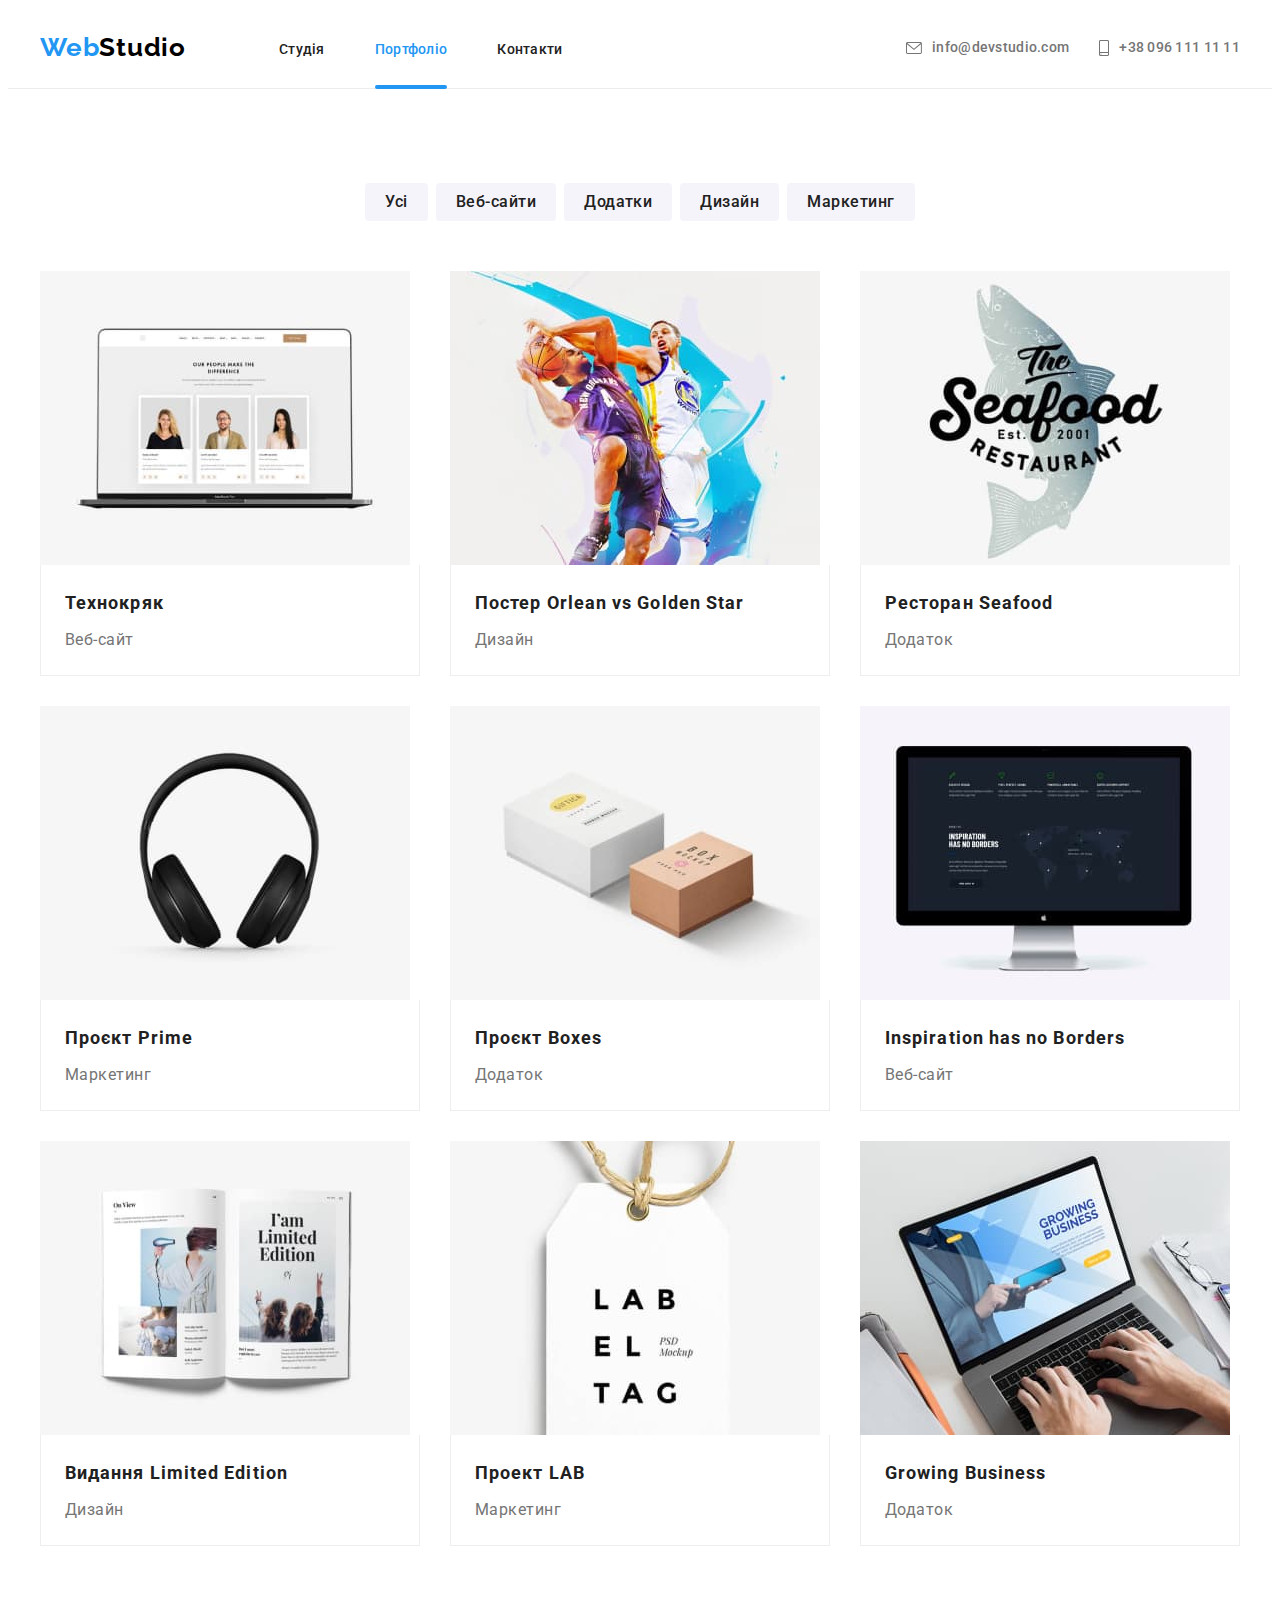
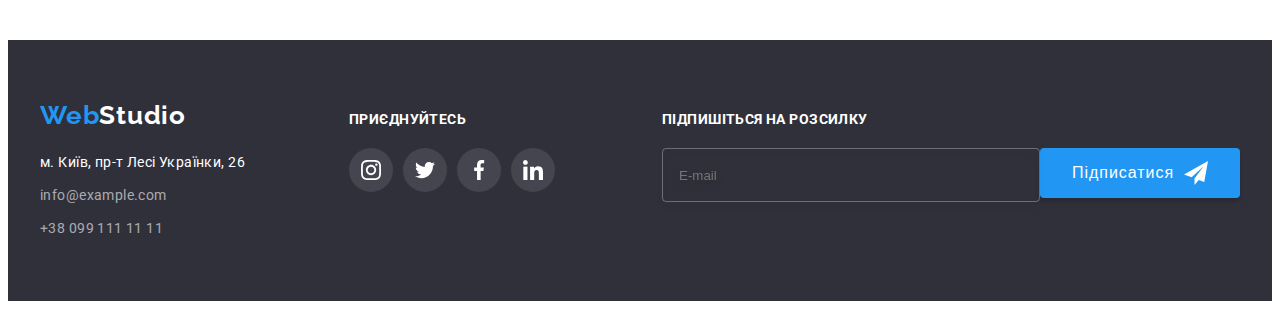
==== portfolio.html @ 23094432 "1st commit" ====
<!DOCTYPE html>
<html lang="uk">
    <head>
        <meta charset="UTF-8">
        <meta http-equiv="X-UA-Compatible" content="IE=edge">
        <meta name="viewport" content="width=device-width, initial-scale=1.0">
        <title>WebStudio</title>     
        <link rel="preconnect" href="https://fonts.googleapis.com">
        <link rel="preconnect" href="https://fonts.gstatic.com" crossorigin>
        <link href="https://fonts.googleapis.com/css2?family=Raleway:wght@700&family=Roboto:wght@400;500;700;900&display=swap" rel="stylesheet">
        <link rel="stylesheet" href="https://cdnjs.cloudflare.com/ajax/libs/modern-normalize/1.1.0/modern-normalize.min.css" integrity="sha512-wpPYUAdjBVSE4KJnH1VR1HeZfpl1ub8YT/NKx4PuQ5NmX2tKuGu6U/JRp5y+Y8XG2tV+wKQpNHVUX03MfMFn9Q==" crossorigin="anonymous" referrerpolicy="no-referrer" />
        <link rel="stylesheet" href="./css/main.min.css">  
    </head>
    <body>
        <header class="header"> 
            <div class="container header__container">
                <nav class="menu">
                    <a lang="en" href="/" class="logo link">
                        Web<span class="Logo__part logo__part_theme_light">Studio</span>
                    </a>
                    <ul class="menu__list list">
                        <li class="menu__item">
                            <a href="./index.html" class="menu__link link">Студія</a></li>
                        <li class="menu__item">
                            <a href="./portfolio.html" class="menu__link menu__link_current link">Портфоліо</a></li>
                        <li class="menu__item">
                            <a href="" class="menu__link link">Контакти</a></li>
                    </ul>
                </nav>           
                <ul class="nav-contact list">
                    <li class="nav-contact__item">
                        <a href="mailto:info@devstudio.com" class="nav-contact__link link">
                            <svg class="nav-contact__icon" width="16" height="12">
                                <use href="./images/icons.svg#email"></use>
                            </svg>
                            <p>info@devstudio.com</p>
                        </a>
                    </li>
                    <li class="nav-contact__item">
                        <a href="tel:+380961111111" class="nav-contact__link link">
                            <svg class="nav-contact__icon" width="10" height="16">
                                <use href="./images/icons.svg#phone"></use>
                            </svg>
                            <p>+38 096 111 11 11</p>
                        </a>
                    </li>
                </ul>
            </div>                               
        </header>           
        <main>
            <section class="gallery section">
                <div class="container">
                    <h1 class="gallery-title visually-hidden">Галерея</h1>
                    <ul class="gallery-list list">
                        <li class="gallery-link"><button type="button" class="gallery-button">Усі</button></li>
                        <li class="gallery-link"><button type="button" class="gallery-button">Веб-сайти</button></li>
                        <li class="gallery-link"><button type="button" class="gallery-button">Додатки</button></li>
                        <li class="gallery-link"><button type="button" class="gallery-button">Дизайн</button></li>
                        <li class="gallery-link"><button type="button" class="gallery-button">Маркетинг</button></li>
                    </ul>
                    <ul class="portfolio list">
                        <li class="portfolio-list">
                            <a class="portfolio-link link" href="">
                                <div class="image-wrapper">
                                    <img class="portfolio-img" src="./images/portfolio/img1.jpg" alt="Веб-сторінка" width="370" height="294">
                                        <div class="image-overlay">
                                            <p class="image-description">Ресурс пропонує комплексні пропозиції з різним рівнем функціоналу та сервісів. Все це дозволить відвідувачу отримати вичерпні відомості про компанію чи приватну особу.</p>
                                        </div>
                                </div>
                                
                            <div class="portfolio-wrapper">
                                <h2 class="portfolio-title">Технокряк</h2>
                                <p class="portfolio-text">Веб-сайт</p>
                            </div>
                            </a>                           
                        </li>
                        <li class="portfolio-list">
                            <a class="portfolio-link link" href="">
                                <div class="image-wrapper">
                                    <img class="portfolio-img" src="./images/portfolio/img2.jpg" alt="Баскетбол" width="370" height="294">
                                        <div class="image-overlay">
                                            <p class="image-description">Ресурс пропонує комплексні пропозиції з різним рівнем функціоналу та сервісів. Все це дозволить відвідувачу отримати вичерпні відомості про компанію чи приватну особу.</p>
                                        </div>
                                </div>
                                
                            <div class="portfolio-wrapper">
                                <h2 class="portfolio-title">Постер<span lang="en"> Orlean vs Golden Star</span></h2>
                                <p class="portfolio-text">Дизайн</p>
                            </div>
                            </a>                                          
                        </li>
                        <li class="portfolio-list">
                            <a class="portfolio-link link" href="">
                                <div class="image-wrapper">
                                    <img class="portfolio-img" src="./images/portfolio/img3.jpg" alt="Логотип компанії" width="370" height="294">
                                        <div class="image-overlay">
                                            <p class="image-description">Ресурс пропонує комплексні пропозиції з різним рівнем функціоналу та сервісів. Все це дозволить відвідувачу отримати вичерпні відомості про компанію чи приватну особу.</p>
                                        </div>
                                </div>
                                
                            <div class="portfolio-wrapper">
                                <h2 class="portfolio-title">Ресторан <span lang="en">Seafood</span></h2>
                                <p class="portfolio-text">Додаток</p>
                            </div>
                            </a>                                                     
                        </li>
                        <li class="portfolio-list">
                            <a class="portfolio-link link" href="">
                                <div class="image-wrapper">
                                    <img class="portfolio-img" src="./images/portfolio/img4.jpg" alt="Навушники" width="370" height="294">
                                        <div class="image-overlay">
                                            <p class="image-description">Ресурс пропонує комплексні пропозиції з різним рівнем функціоналу та сервісів. Все це дозволить відвідувачу отримати вичерпні відомості про компанію чи приватну особу.</p>
                                        </div>
                                </div>
                                
                                <div class="portfolio-wrapper">
                                    <h2 class="portfolio-title">Проєкт <span lang="en">Prime</span></h2>
                                    <p class="portfolio-text">Маркетинг</p>
                                </div>
                            </a>                                                     
                        </li>
                        <li class="portfolio-list">
                            <a class="portfolio-link link" href="">
                                <div class="image-wrapper">
                                    <img class="portfolio-img" src="./images/portfolio/img5.jpg" alt="Коробки різного кольору" width="370" height="294">
                                        <div class="image-overlay">
                                            <p class="image-description">Ресурс пропонує комплексні пропозиції з різним рівнем функціоналу та сервісів. Все це дозволить відвідувачу отримати вичерпні відомості про компанію чи приватну особу.</p>
                                        </div>
                                </div>
                                
                            <div class="portfolio-wrapper">
                                <h2 class="portfolio-title">Проєкт <span lang="en">Boxes</span></h2>
                                <p class="portfolio-text">Додаток</p>
                            </div>
                            </a>                                                      
                        </li>
                        <li class="portfolio-list">
                            <a class="portfolio-link link" href="">
                                <div class="image-wrapper">
                                    <img class="portfolio-img" src="./images/portfolio/img6.jpg" alt="Комп`ютер Apple" width="370" height="294">
                                        <div class="image-overlay">
                                            <p class="image-description">Ресурс пропонує комплексні пропозиції з різним рівнем функціоналу та сервісів. Все це дозволить відвідувачу отримати вичерпні відомості про компанію чи приватну особу.</p>
                                        </div>
                                </div>
                                
                            <div class="portfolio-wrapper">
                                <h2 class="portfolio-title" lang="en">Inspiration has no Borders</h2>
                                <p class="portfolio-text">Веб-сайт</p>
                            </div>
                            </a>                                                      
                        </li>     
                        <li class="portfolio-list">
                            <a class="portfolio-link link" href="">
                                <div class="image-wrapper">
                                    <img class="portfolio-img" src="./images/portfolio/img7.jpg" alt="Книга з ілюстраціями" width="370" height="294">
                                        <div class="image-overlay">
                                            <p class="image-description">Ресурс пропонує комплексні пропозиції з різним рівнем функціоналу та сервісів. Все це дозволить відвідувачу отримати вичерпні відомості про компанію чи приватну особу.</p>
                                        </div>
                                </div>
                                
                            <div class="portfolio-wrapper">
                                <h2 class="portfolio-title">Видання <span lang="en">Limited Edition</span></h2>
                                <p class="portfolio-text">Дизайн</p>
                            </div>
                            </a>                                                     
                        </li>
                        <li class="portfolio-list">
                            <a class="portfolio-link link" href="">
                                <div class="image-wrapper">
                                    <img class="portfolio-img" src="./images/portfolio/img8.jpg" alt="Тег з назвою" width="370" height="294">
                                        <div class="image-overlay">
                                            <p class="image-description">Ресурс пропонує комплексні пропозиції з різним рівнем функціоналу та сервісів. Все це дозволить відвідувачу отримати вичерпні відомості про компанію чи приватну особу.</p>
                                        </div>
                                </div>
                                
                            <div class="portfolio-wrapper">
                                <h2 class="portfolio-title">Проект <span lang="en">LAB</span></h2>
                                <p class="portfolio-text">Маркетинг</p>
                            </div>
                            </a>                                                       
                        </li>
                        <li class="portfolio-list">
                            <a class="portfolio-link link" href="">
                                <div class="image-wrapper">
                                    <img class="portfolio-img" src="./images/portfolio/img9.jpg" alt="Робота за ноутбуком" width="370" height="294">
                                        <div class="image-overlay">
                                            <p class="image-description">Ресурс пропонує комплексні пропозиції з різним рівнем функціоналу та сервісів. Все це дозволить відвідувачу отримати вичерпні відомості про компанію чи приватну особу.</p>
                                        </div>
                                </div>
                                
                            <div class="portfolio-wrapper">
                                <h2 class="portfolio-title" lang="en">Growing Business</h2>
                                <p class="portfolio-text">Додаток</p>
                            </div>
                            </a>                                                      
                        </li>
                    </ul>
                </div>               
            </section>
        </main>
        <footer class="footer">
            <div class="container footer__container">
                <div class="footer-contacts">
                    <div class="logo-wrapper">
                        <a lang="en" href="/" class="logo footer-logo link"> Web<span class="logo__part logo__part_theme_dark">Studio</span></a>
                    </div>  
                    <address class="address">
                        <ul class="address-list list">
                            <li class="address-item">
                                <a class="address-link address-link-font-white link" href="https://www.google.com/maps/d/embed?mid=10uSM3H-mIU3GznYo2szRIEphczw&hl=en_US&ehbc=2E312F" rel="noopener noreferrer" target="_blank">м. Київ, пр-т Лесі Українки, 26
                                </a>
                            </li>
                            <li class="address-item">
                                <a class="address-link link" href="mailto:info@example.com">info@example.com</a>
                            </li> 
                            <li class="address-item">  
                                <a class="address-link link" href="tel:+380991111111">+38 099 111 11 11</a>                   
                            </li>
                        </ul>                         
                    </address>
                </div>
                
                <div class="footer-socials">
                    <p class="socials-title">приєднуйтесь</p>
                    <ul class="socials fotter__socials list">
                        <li class="socials__item">
                            <a class="socials__link socials__link_theme_dark" href="">
                                <svg class="socials__icon socials__icon_theme_dark" width="20" height="20">
                                    <use href="./images/icons.svg#instagram"></use>
                                </svg>
                            </a>
                        </li>
                        <li>
                            <a class="socials__link socials__link_theme_dark" href="">
                                <svg class="socials__icon socials__icon_theme_dark" width="20" height="20">
                                    <use href="./images/icons.svg#twitter"></use>
                                </svg>
                            </a>
                        </li>
                        <li>
                            <a class="socials__link socials__link_theme_dark" href="">
                                <svg class="socials__icon socials__icon_theme_dark" width="20" height="20">
                                    <use href="./images/icons.svg#facebook"></use>
                                </svg>
                            </a>
                        </li>
                        <li>
                            <a class="socials__link socials__link_theme_dark" href="">
                                <svg class="socials__icon socials__icon_theme_dark" width="20" height="20">
                                    <use href="./images/icons.svg#linkedin"></use>
                                </svg>
                            </a>
                        </li>
                    </ul>
                </div>
                <div class="subscribe-wrapper">
                    <p class="subscribe-title">Підпишіться на розсилку</p>
                    <form class="subscribe-form">
                        <label>
                            <input class="subscribe-input" type="email" name="Email" placeholder="E-mail" required>
                        </label>
                        <button type="submit" class="subscribe-btn">
                            Підписатися
                            <svg class="subscribe-icon" width="24" height="24">
                                <use href="./images/icons.svg#subscribe"></use>
                            </svg>
                        </button>
                    </form>
                </div>

            </div>           
        </footer>
    </body>
</html>
---- css/main.min.css ----
:root{--main-black-color: #212121;--secondary-black-color: black;--text-color: #757575;--accent-color-blue: #2196F3;--accent-color-white: #FFFFFF;--extra-blue: #188CE8;--bg-dark: #2F303A;--bg-light: #F5F4FA;--address-color: rgba(255, 255, 255, 0.6);--main-font-family: Roboto, sans-serif;--border-line: #ECECEC;--icon-color: #AFB1B8;--main-timing-function: cubic-bezier(0.4, 0, 0.2, 1)}.visually-hidden{position:absolute;width:1px;height:1px;margin:-1px;border:0;padding:0;white-space:nowrap;clip-path:inset(100%);clip:rect(0 0 0 0);overflow:hidden}.gallery-list,.subscribe-btn,.clients-link,.wrapper-title,.feautures__element,.checkbox-wrapper,.modal-button,.socials__link{display:flex;justify-content:center;align-items:center}.portfolio,.about-list,.nav-contact__link,.nav-contact,.menu__list,.menu,.header__container,.checkbox-label{display:flex;align-items:center}body{background-color:var(--accent-color-white);color:var(--main-black-color);font-family:Roboto,sans-serif;font-weight:700}h1,h2,h3,h3,h5,h6,p{margin-top:0;margin-bottom:0}ul,ol{margin-top:0;margin-bottom:0;padding-left:0}img{display:block;max-width:100%;height:auto}.list{list-style:none}.link{text-decoration:none;font-style:normal;color:var(--main-black-color)}.section{padding-top:94px;padding-bottom:94px}.container{width:1200px;padding:0 15px;margin:0 auto}.socials__link{width:44px;height:44px;border-radius:50%}.socials__icon{transition:fill 250ms var(--main-timing-function)}.socials__icon_theme_light{fill:var(--icon-color);transition:fill 250ms var(--main-timing-function)}.socials__link_theme_light:hover .socials__icon_theme_light{fill:var(--accent-color-white)}.socials__link_theme_light{transition:background-color 250ms var(--main-timing-function)}.socials__link_theme_light:hover,.socials__link_theme_light:focus{background-color:var(--accent-color-blue)}.socials__icon_theme_dark{fill:var(--accent-color-white)}.socials__link_theme_dark{background-color:rgba(255,255,255,.1);transition:background-color 250ms var(--main-timing-function)}.socials__link_theme_dark:hover,.socials__link_theme_dark:focus{background-color:var(--accent-color-blue)}.logo{margin-right:93px;font-family:"Raleway",sans-serif;font-size:26px;line-height:1.19;letter-spacing:.03em;color:var(--accent-color-blue);padding-top:24px;padding-bottom:25px}.logo__part_theme_light{color:var(--secondary-black-color)}.logo__part_theme_dark{color:var(--accent-color-white)}.backdrop{position:fixed;top:0;left:0;width:100vw;height:100vh;background-color:rgba(47,48,58,.4);opacity:1;transition:opacity 500ms var(--main-timing-function)}.backdrop.is-hidden{opacity:0;visibility:0;pointer-events:none}.modal{position:absolute;top:50%;left:50%;width:528px;height:581px;background-color:var(--accent-color-white);box-shadow:0px 1px 3px rgba(0,0,0,.12),0px 1px 1px rgba(0,0,0,.14),0px 2px 1px rgba(0,0,0,.2);border-radius:4px;transform:translate(-50%, -50%) scale(1);transition:transform 500ms var(--main-timing-function)}.backdrop.is-hidden .modal{transform:translate(-50%, -50%) scale(0)}.modal-button{position:absolute;top:8px;right:8px;width:30px;height:30px;padding:0;background-color:rgba(0,0,0,0);border:1px solid rgba(0,0,0,.1);border-radius:50%;cursor:pointer;transition:fill 250ms var(--main-timing-function)}.modal-button:hover .modal-icon,.modal-button:focus .modal-icon{fill:var(--accent-color-blue)}.form-modal{padding:40px}.title-modal{font-size:20px;line-height:1.15;text-align:center;letter-spacing:.03em;margin-bottom:30px}.contact-wrapper{position:relative;margin-bottom:28px}.icon-contact-wrapper{position:absolute;top:50%;left:12px;transform:translateY(-50%);transition:fill 250ms var(--main-timing-function)}.input-modal:hover~.icon-contact-wrapper,.input-modal:focus~.icon-contact-wrapper{fill:var(--accent-color-blue)}.input-modal{display:block;width:100%;height:40px;padding-left:42px;border:1px solid rgba(33,33,33,.2);border-radius:4px;cursor:pointer;transition:border 250ms var(--main-timing-function)}.input-modal:hover,.input-modal:focus{outline:none;border:1px solid var(--accent-color-blue)}.label-modal{position:absolute;top:-18px;left:0;font-weight:400;font-size:12px;line-height:1.17;letter-spacing:.01em;color:var(--text-color)}.checkbox-modal+.label-modal{line-height:1.71;letter-spacing:.03em;cursor:pointer}.comment-wrapper{position:relative;margin-bottom:20px}.modal-comment{display:flex;width:100%;height:120px;padding:12px 16px;resize:none;border:1px solid rgba(33,33,33,.2);border-radius:4px;transition:border 250ms var(--main-timing-function)}.modal-comment:hover,.modal-comment:focus{outline:none;border:1px solid var(--accent-color-blue)}.checkbox-wrapper{width:100%;margin-bottom:30px}.checkbox-label{font-weight:400;font-size:14px;line-height:1.71;letter-spacing:.03em;color:var(--text-color)}.checkbox-label::before{display:inline-block;content:"";width:16px;height:15px;margin-right:8px;border:2px solid var(--main-black-color);border-radius:15%}.checkbox-modal:checked+.checkbox-label::before{background-image:url("../images/icons/icon-check.svg");background-size:cover;border:var(--accent-color-blue)}.checkbox-modal:focus+.checkbox-label::before{border:1px solid #212121}.policy-link{color:var(--accent-color-blue)}.submit-btn{display:block;margin:0 auto;min-width:200px;height:50px;font-size:16px;line-height:1.88;text-align:center;letter-spacing:.06em;color:var(--accent-color-white);background-color:var(--accent-color-blue);box-shadow:0px 4px 4px rgba(0,0,0,.15);border:var(--accent-color-blue);border-radius:4px;cursor:pointer;transition:background-color 250ms var(--main-timing-function)}.submit-btn:hover,.submit-btn:focus{outline:none;background-color:var(--extra-blue)}.header{border-bottom:1px solid var(--border-line)}.menu__link{font-weight:500;font-size:14px;line-height:1.14;letter-spacing:.02em;padding-top:32px;padding-bottom:32px;color:var(--main-black-color);transition:color 250ms var(--main-timing-function)}.menu__link:hover,.menu__link:focus{color:var(--accent-color-blue)}.menu__link_current{position:relative;color:var(--accent-color-blue)}.menu__link_current::after{position:absolute;content:"";width:100%;height:4px;bottom:0;left:0;background-color:var(--accent-color-blue);border-radius:2px}.menu__item:not(:last-child){margin-right:50px}.nav-contact{margin-left:auto}.nav-contact__item:not(:last-child){margin-right:30px}.nav-contact__link{padding:32px o;font-weight:500;font-size:14px;line-height:1.14;letter-spacing:.02em;color:var(--text-color);padding-top:32px;padding-bottom:32px;transition:color 250ms var(--main-timing-function)}.nav-contact__link:hover,.nav-contact__link:focus{color:var(--accent-color-blue)}.nav-contact__icon{margin-right:10px;fill:var(--text-color);transition:fill 250ms var(--main-timing-function)}.nav-contact__icon:hover,.nav-contact__icon:focus{fill:var(--accent-color-blue)}.nav-contact__link:hover .nav-contact__icon{fill:var(--accent-color-blue)}.hero{max-width:1600px;margin-left:auto;margin-right:auto;padding:200px 0;text-align:center;background-image:linear-gradient(rgba(47, 48, 58, 0.4), rgba(47, 48, 58, 0.4)),url("../images/hero-bg.jpg");background-size:cover;background-color:#c4c4c4}.hero-title{margin-bottom:30px;margin-left:auto;margin-right:auto;width:700px;font-weight:900;font-size:44px;line-height:1.36;letter-spacing:.06em;text-transform:uppercase;color:var(--accent-color-white)}.button{display:inline-block;padding:10px 22px;min-width:216px;box-shadow:0px 4px 4px rgba(0,0,0,.15);border-radius:4px;border-color:var(--accent-color-blue);font-family:inherit;font-weight:700;font-size:16px;line-height:1.88;text-align:center;letter-spacing:.06em;color:var(--accent-color-white);background-color:var(--accent-color-blue);cursor:pointer;transition:color 250ms var(--main-timing-function),background-color 250ms var(--main-timing-function)}.button:hover,.button:focus{color:var(--accent-color-white);background-color:var(--extra-blue);cursor:pointer}.feautures__group{display:flex;align-items:center;justify-content:space-between}.feautures__element{width:270px;height:120px;margin-bottom:30px;background-color:var(--bg-light);border-radius:4px}.feautures__list{display:flex;align-items:flex-start;justify-content:space-between;margin-top:-30px;margin-left:-30px}.feautures__item{flex-basis:calc((100% - 120px)/4);margin-top:30px;margin-left:30px}.feautures__title{font-size:14px;line-height:1.14;letter-spacing:.03em;text-transform:uppercase;margin-bottom:10px}.feautures__description{font-weight:400;font-size:14px;line-height:1.71;letter-spacing:.03em;color:var(--text-color)}.about{padding-top:0}.about-title{margin-bottom:50px;font-size:36px;line-height:1.17;text-align:center;letter-spacing:.03em}.about-list{margin-left:-30px}.about-item{position:relative;margin-left:30px;width:calc((100% - 90px)/3)}.wrapper-title{position:absolute;bottom:0;left:0;width:100%;height:70px;background:rgba(47,48,58,.8)}.image-title{font-size:14px;line-height:1.14;text-align:center;letter-spacing:.03em;text-transform:uppercase;color:var(--accent-color-white);background:rgba(47,48,58,.8)}.team{background-color:var(--bg-light)}.team__title{margin-bottom:50px;font-size:36px;line-height:1.17;text-align:center;letter-spacing:.03em}.team__list{display:flex;flex-wrap:wrap;margin-top:-30px;margin-left:-30px}.team__item{flex-basis:calc((100% - 120px)/4);margin-top:30px;margin-left:30px}.team__description{padding:30px 0;border-radius:0px 0px 4px 4px;box-shadow:0px 1px 3px rgba(0,0,0,.12),0px 1px 1px rgba(0,0,0,.14),0px 2px 1px rgba(0,0,0,.2);background-color:var(--accent-color-white)}.team__subtitle{margin-bottom:10px;font-weight:500;font-size:16px;line-height:1.19;text-align:center;letter-spacing:.03em}.team__position{margin-bottom:16px;font-weight:400;font-size:16px;line-height:1.19;text-align:center;letter-spacing:.03em;color:var(--text-color)}.team__socials-contact{padding:0 32px}.team__socials{display:flex;justify-content:space-between}.clients-title{font-size:36px;line-height:1.17;text-align:center;letter-spacing:.03em;margin-bottom:50px}.clients-list{display:flex;justify-content:space-between}.clients-link{width:170px;height:92px;border:1px solid var(--icon-color);border-radius:4px;transition:border 250ms var(--main-timing-function)}.clients-link:hover,.clients-link:focus{border:1px solid var(--accent-color-blue)}.clients-icon{fill:var(--icon-color);transition:fill 250ms var(--main-timing-function)}.clients-link:hover .clients-icon{fill:var(--accent-color-blue)}.footer__container{display:flex;align-items:baseline}.footer{padding-top:60px;padding-bottom:60px;background-color:var(--bg-dark)}.footer-contacts{margin-right:70px}.logo-wrapper{margin-bottom:20px}.address-link{color:var(--address-color);font-weight:400;font-size:14px;line-height:1.71;letter-spacing:.03em;transition:color 250ms var(--main-timing-function)}.address-link:hover,.address-link:focus{color:var(--accent-color-blue)}.address-link-font-white{color:var(--accent-color-white)}.address-item:not(:last-child){margin-bottom:9px}.footer-socials{min-width:206px}.socials-title{font-size:14px;line-height:1.14;letter-spacing:.03em;text-transform:uppercase;margin-bottom:20px;color:var(--accent-color-white)}.fotter__socials{display:flex;justify-content:space-between}.subscribe-wrapper{margin-left:auto}.subscribe-title{font-size:14px;line-height:1.14;letter-spacing:.03em;text-transform:uppercase;color:var(--accent-color-white);margin-bottom:20px}.subscribe-form{display:flex;justify-content:space-between}.subscribe-input{width:358px;height:50px;padding-left:16px;background-color:rgba(0,0,0,0);border:1px solid rgba(255,255,255,.3);filter:drop-shadow(0px 4px 4px rgba(0, 0, 0, 0.15));border-radius:4px}.subscribe-input:focus{color:var(--accent-color-white)}.subscribe-btn{min-width:200px;height:50px;font-size:16px;line-height:1.88;text-align:center;letter-spacing:.06em;color:var(--accent-color-white);background-color:var(--accent-color-blue);box-shadow:0px 4px 4px rgba(0,0,0,.15);border:rgba(0,0,0,0);border-radius:4px;transition:box-shadow 250ms var(--main-timing-function);cursor:pointer}.subscribe-icon{fill:var(--accent-color-white);margin-left:10px}.gallery-list{margin-bottom:50px}.gallery-link:not(:last-child){margin-right:8px}.gallery-button{display:inline-block;padding:6px 20px;cursor:pointer;border-radius:4px;border:rgba(0,0,0,0);font-family:inherit;font-weight:500;font-size:16px;line-height:1.62;letter-spacing:.03em;text-align:center;color:inherit;background-color:var(--bg-light);transition:color 250ms var(--main-timing-function),background-color 250ms var(--main-timing-function)}.gallery-button:hover,.gallery-button:focus{color:var(--accent-color-white);background-color:var(--accent-color-blue)}.portfolio{flex-wrap:wrap;margin-top:-30px;margin-left:-30px}.portfolio-list{flex-basis:calc((100% - 90px)/3);margin-top:30px;margin-left:30px}.portfolio-link{display:block;transition:box-shadow 250ms var(--main-timing-function)}.portfolio-link:hover,.portfolio-link:focus{box-shadow:0px 1px 1px rgba(0,0,0,.12),0px 4px 4px rgba(0,0,0,.06),1px 4px 6px rgba(0,0,0,.16);cursor:pointer;opacity:1}.image-wrapper{position:relative;overflow:hidden}.image-overlay{position:absolute;top:0;left:0;width:100%;height:100%;background:rgba(33,150,243,.9);transform:translateY(100%);transition:transform 250ms var(--main-timing-function)}.portfolio-link:hover .image-overlay,.portfolio-link:focus .image-overlay{transform:translateY(0)}.image-description{padding:63px 24px;font-weight:400;font-size:18px;line-height:1.56;letter-spacing:.03em;color:var(--accent-color-white)}.portfolio-wrapper{padding:20px 24px;border-left:1px solid #eee;border-bottom:1px solid #eee;border-right:1px solid #eee}.portfolio-title{font-size:18px;line-height:2;letter-spacing:.06em;margin-bottom:4px}.portfolio-text{font-weight:400;font-size:16px;line-height:1.88;letter-spacing:.03em;color:var(--text-color)}/*# sourceMappingURL=main.min.css.map */
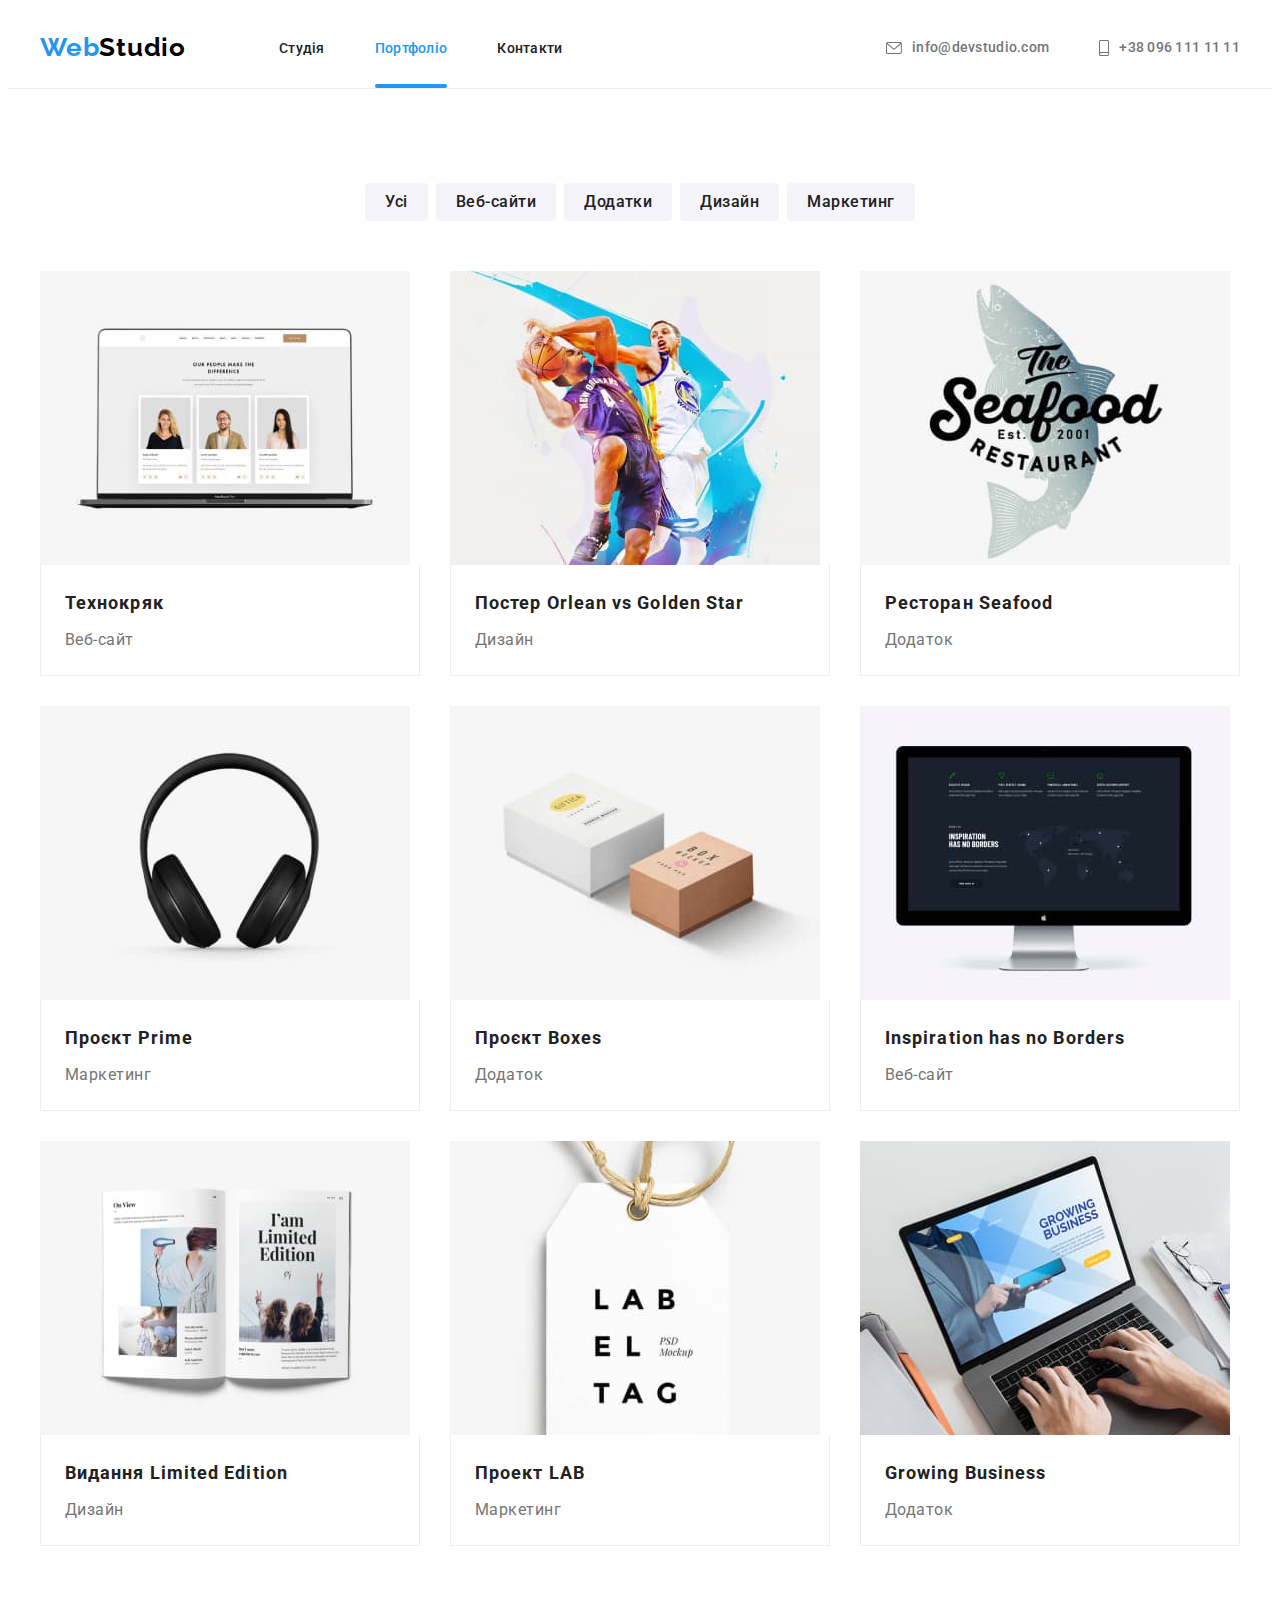
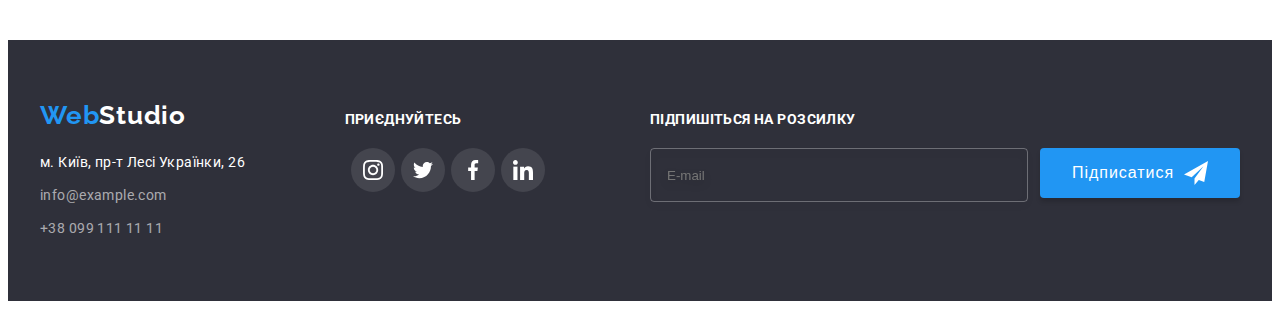
==== commit c9ace5df: "fix portfolio" ====
--- a/portfolio.html
+++ b/portfolio.html
@@ -12,24 +12,34 @@
         <link rel="stylesheet" href="./css/main.min.css">  
     </head>
     <body>
-        <header class="header"> 
+        <header class="header">
             <div class="container header__container">
                 <nav class="menu">
-                    <a lang="en" href="/" class="logo link">
+                    <a lang="en" href="/" class="logo header__logo link">
                         Web<span class="Logo__part logo__part_theme_light">Studio</span>
                     </a>
+        
                     <ul class="menu__list list">
                         <li class="menu__item">
-                            <a href="./index.html" class="menu__link link">Студія</a></li>
+                            <a href="./index.html" class="menu__link link">Студія</a>
+                        </li>
                         <li class="menu__item">
-                            <a href="./portfolio.html" class="menu__link menu__link_current link">Портфоліо</a></li>
+                            <a href="./portfolio.html" class="menu__link menu__link_current link">Портфоліо</a>
+                        </li>
                         <li class="menu__item">
-                            <a href="" class="menu__link link">Контакти</a></li>
-                    </ul>
-                </nav>           
+                            <a href="" class="menu__link link">Контакти</a>
+                        </li>
+                    </ul>
+                </nav>
+                <button type="button" class="burger-menu-btn" data-menu-open>
+                    <svg class="burger-menu_icon" width="40" height="40">
+                        <use href="./images/icons.svg#burger-menu"></use>
+                    </svg>
+                </button>
+        
                 <ul class="nav-contact list">
                     <li class="nav-contact__item">
-                        <a href="mailto:info@devstudio.com" class="nav-contact__link link">
+                        <a href="mailto:info@devstudio.com" class="nav-contact__link mail link">
                             <svg class="nav-contact__icon" width="16" height="12">
                                 <use href="./images/icons.svg#email"></use>
                             </svg>
@@ -37,7 +47,7 @@
                         </a>
                     </li>
                     <li class="nav-contact__item">
-                        <a href="tel:+380961111111" class="nav-contact__link link">
+                        <a href="tel:+380961111111" class="nav-contact__link tel link">
                             <svg class="nav-contact__icon" width="10" height="16">
                                 <use href="./images/icons.svg#phone"></use>
                             </svg>
@@ -45,8 +55,67 @@
                         </a>
                     </li>
                 </ul>
-            </div>                               
-        </header>           
+            </div>
+            <div class="mobile-menu" data-menu>
+                <div class="container mobile-menu__container">
+                    <button type="button" class="mobile-menu__close-btn" data-menu-close>
+                        <svg class="mobile-menu__icon" width="40" height="40">
+                            <use href="./images/icons.svg#mobile-menu-close"></use>
+                        </svg>
+        
+                    </button>
+                    <ul class="mobile-menu_list list">
+                        <li class="mobile-menu__item">
+                            <a href="index.html" class="mobile-menu__link mobile-menu__link_current link">Студія</a>
+                        </li>
+                        <li class="mobile-menu__item">
+                            <a href="./portfolio.html" class="mobile-menu__link link">Портфоліо</a>
+                        </li>
+                        <li class="mobile-menu__item">
+                            <a href="" class="mobile-menu__link link">Контакти</a>
+                        </li>
+                    </ul>
+                    <div class="mobile-contacts-wrapper">
+                        <ul class="mobile-contact list">
+                            <li class="mobile-contact__item">
+                                <a href="tel:+380961111111" class="mobile-contact__link tel link">
+                                    <p>+38 096 111 11 11</p>
+                                </a>
+                            </li>
+                            <li class="mobile-contact__item">
+                                <a href="mailto:info@devstudio.com" class="mobile-contact__link mail link">
+                                    <p>info@devstudio.com</p>
+                                </a>
+                            </li>
+        
+                        </ul>
+                        <ul class="mobile-socials list">
+                            <li class="mobile-socials__item">
+                                <a class="mobile-socials__link link" href="">Instagram
+        
+                                </a>
+                            </li>
+                            <li class="mobile-socials__item">
+                                <a class="mobile-socials__link link" href="">Twitter
+                                </a>
+                            </li>
+                            <li class="mobile-socials__item">
+                                <a class="mobile-socials__link link" href="">Facebook
+        
+                                </a>
+                            </li>
+                            <li class="mobile-socials__item last-link">
+                                <a class="mobile-socials__link  link" href="">LinkedIn
+        
+                                </a>
+                            </li>
+                        </ul>
+                    </div>
+        
+                </div>
+        
+            </div>
+        </header>
         <main>
             <section class="gallery section">
                 <div class="container">
@@ -202,27 +271,30 @@
             <div class="container footer__container">
                 <div class="footer-contacts">
                     <div class="logo-wrapper">
-                        <a lang="en" href="/" class="logo footer-logo link"> Web<span class="logo__part logo__part_theme_dark">Studio</span></a>
-                    </div>  
+                        <a lang="en" href="/" class="logo footer-logo link"> Web<span
+                                class="logo__part logo__part_theme_dark">Studio</span></a>
+                    </div>
                     <address class="address">
                         <ul class="address-list list">
                             <li class="address-item">
-                                <a class="address-link address-link-font-white link" href="https://www.google.com/maps/d/embed?mid=10uSM3H-mIU3GznYo2szRIEphczw&hl=en_US&ehbc=2E312F" rel="noopener noreferrer" target="_blank">м. Київ, пр-т Лесі Українки, 26
+                                <a class="address-link address-link-font-white link"
+                                    href="https://www.google.com/maps/d/embed?mid=10uSM3H-mIU3GznYo2szRIEphczw&hl=en_US&ehbc=2E312F"
+                                    rel="noopener noreferrer" target="_blank">м. Київ, пр-т Лесі Українки, 26
                                 </a>
                             </li>
                             <li class="address-item">
                                 <a class="address-link link" href="mailto:info@example.com">info@example.com</a>
-                            </li> 
-                            <li class="address-item">  
-                                <a class="address-link link" href="tel:+380991111111">+38 099 111 11 11</a>                   
-                            </li>
-                        </ul>                         
+                            </li>
+                            <li class="address-item">
+                                <a class="address-link link" href="tel:+380991111111">+38 099 111 11 11</a>
+                            </li>
+                        </ul>
                     </address>
                 </div>
-                
+        
                 <div class="footer-socials">
                     <p class="socials-title">приєднуйтесь</p>
-                    <ul class="socials fotter__socials list">
+                    <ul class="socials footer__socials list">
                         <li class="socials__item">
                             <a class="socials__link socials__link_theme_dark" href="">
                                 <svg class="socials__icon socials__icon_theme_dark" width="20" height="20">
@@ -267,8 +339,8 @@
                         </button>
                     </form>
                 </div>
-
-            </div>           
+        
+            </div>
         </footer>
     </body>
 </html>--- a/css/main.min.css
+++ b/css/main.min.css
@@ -1 +1 @@
-:root{--main-black-color: #212121;--secondary-black-color: black;--text-color: #757575;--accent-color-blue: #2196F3;--accent-color-white: #FFFFFF;--extra-blue: #188CE8;--bg-dark: #2F303A;--bg-light: #F5F4FA;--address-color: rgba(255, 255, 255, 0.6);--main-font-family: Roboto, sans-serif;--border-line: #ECECEC;--icon-color: #AFB1B8;--main-timing-function: cubic-bezier(0.4, 0, 0.2, 1)}.visually-hidden{position:absolute;width:1px;height:1px;margin:-1px;border:0;padding:0;white-space:nowrap;clip-path:inset(100%);clip:rect(0 0 0 0);overflow:hidden}.gallery-list,.subscribe-btn,.clients-link,.wrapper-title,.feautures__element,.checkbox-wrapper,.modal-button,.socials__link{display:flex;justify-content:center;align-items:center}.portfolio,.about-list,.nav-contact__link,.nav-contact,.menu__list,.menu,.header__container,.checkbox-label{display:flex;align-items:center}body{background-color:var(--accent-color-white);color:var(--main-black-color);font-family:Roboto,sans-serif;font-weight:700}h1,h2,h3,h3,h5,h6,p{margin-top:0;margin-bottom:0}ul,ol{margin-top:0;margin-bottom:0;padding-left:0}img{display:block;max-width:100%;height:auto}.list{list-style:none}.link{text-decoration:none;font-style:normal;color:var(--main-black-color)}.section{padding-top:94px;padding-bottom:94px}.container{width:1200px;padding:0 15px;margin:0 auto}.socials__link{width:44px;height:44px;border-radius:50%}.socials__icon{transition:fill 250ms var(--main-timing-function)}.socials__icon_theme_light{fill:var(--icon-color);transition:fill 250ms var(--main-timing-function)}.socials__link_theme_light:hover .socials__icon_theme_light{fill:var(--accent-color-white)}.socials__link_theme_light{transition:background-color 250ms var(--main-timing-function)}.socials__link_theme_light:hover,.socials__link_theme_light:focus{background-color:var(--accent-color-blue)}.socials__icon_theme_dark{fill:var(--accent-color-white)}.socials__link_theme_dark{background-color:rgba(255,255,255,.1);transition:background-color 250ms var(--main-timing-function)}.socials__link_theme_dark:hover,.socials__link_theme_dark:focus{background-color:var(--accent-color-blue)}.logo{margin-right:93px;font-family:"Raleway",sans-serif;font-size:26px;line-height:1.19;letter-spacing:.03em;color:var(--accent-color-blue);padding-top:24px;padding-bottom:25px}.logo__part_theme_light{color:var(--secondary-black-color)}.logo__part_theme_dark{color:var(--accent-color-white)}.backdrop{position:fixed;top:0;left:0;width:100vw;height:100vh;background-color:rgba(47,48,58,.4);opacity:1;transition:opacity 500ms var(--main-timing-function)}.backdrop.is-hidden{opacity:0;visibility:0;pointer-events:none}.modal{position:absolute;top:50%;left:50%;width:528px;height:581px;background-color:var(--accent-color-white);box-shadow:0px 1px 3px rgba(0,0,0,.12),0px 1px 1px rgba(0,0,0,.14),0px 2px 1px rgba(0,0,0,.2);border-radius:4px;transform:translate(-50%, -50%) scale(1);transition:transform 500ms var(--main-timing-function)}.backdrop.is-hidden .modal{transform:translate(-50%, -50%) scale(0)}.modal-button{position:absolute;top:8px;right:8px;width:30px;height:30px;padding:0;background-color:rgba(0,0,0,0);border:1px solid rgba(0,0,0,.1);border-radius:50%;cursor:pointer;transition:fill 250ms var(--main-timing-function)}.modal-button:hover .modal-icon,.modal-button:focus .modal-icon{fill:var(--accent-color-blue)}.form-modal{padding:40px}.title-modal{font-size:20px;line-height:1.15;text-align:center;letter-spacing:.03em;margin-bottom:30px}.contact-wrapper{position:relative;margin-bottom:28px}.icon-contact-wrapper{position:absolute;top:50%;left:12px;transform:translateY(-50%);transition:fill 250ms var(--main-timing-function)}.input-modal:hover~.icon-contact-wrapper,.input-modal:focus~.icon-contact-wrapper{fill:var(--accent-color-blue)}.input-modal{display:block;width:100%;height:40px;padding-left:42px;border:1px solid rgba(33,33,33,.2);border-radius:4px;cursor:pointer;transition:border 250ms var(--main-timing-function)}.input-modal:hover,.input-modal:focus{outline:none;border:1px solid var(--accent-color-blue)}.label-modal{position:absolute;top:-18px;left:0;font-weight:400;font-size:12px;line-height:1.17;letter-spacing:.01em;color:var(--text-color)}.checkbox-modal+.label-modal{line-height:1.71;letter-spacing:.03em;cursor:pointer}.comment-wrapper{position:relative;margin-bottom:20px}.modal-comment{display:flex;width:100%;height:120px;padding:12px 16px;resize:none;border:1px solid rgba(33,33,33,.2);border-radius:4px;transition:border 250ms var(--main-timing-function)}.modal-comment:hover,.modal-comment:focus{outline:none;border:1px solid var(--accent-color-blue)}.checkbox-wrapper{width:100%;margin-bottom:30px}.checkbox-label{font-weight:400;font-size:14px;line-height:1.71;letter-spacing:.03em;color:var(--text-color)}.checkbox-label::before{display:inline-block;content:"";width:16px;height:15px;margin-right:8px;border:2px solid var(--main-black-color);border-radius:15%}.checkbox-modal:checked+.checkbox-label::before{background-image:url("../images/icons/icon-check.svg");background-size:cover;border:var(--accent-color-blue)}.checkbox-modal:focus+.checkbox-label::before{border:1px solid #212121}.policy-link{color:var(--accent-color-blue)}.submit-btn{display:block;margin:0 auto;min-width:200px;height:50px;font-size:16px;line-height:1.88;text-align:center;letter-spacing:.06em;color:var(--accent-color-white);background-color:var(--accent-color-blue);box-shadow:0px 4px 4px rgba(0,0,0,.15);border:var(--accent-color-blue);border-radius:4px;cursor:pointer;transition:background-color 250ms var(--main-timing-function)}.submit-btn:hover,.submit-btn:focus{outline:none;background-color:var(--extra-blue)}.header{border-bottom:1px solid var(--border-line)}.menu__link{font-weight:500;font-size:14px;line-height:1.14;letter-spacing:.02em;padding-top:32px;padding-bottom:32px;color:var(--main-black-color);transition:color 250ms var(--main-timing-function)}.menu__link:hover,.menu__link:focus{color:var(--accent-color-blue)}.menu__link_current{position:relative;color:var(--accent-color-blue)}.menu__link_current::after{position:absolute;content:"";width:100%;height:4px;bottom:0;left:0;background-color:var(--accent-color-blue);border-radius:2px}.menu__item:not(:last-child){margin-right:50px}.nav-contact{margin-left:auto}.nav-contact__item:not(:last-child){margin-right:30px}.nav-contact__link{padding:32px o;font-weight:500;font-size:14px;line-height:1.14;letter-spacing:.02em;color:var(--text-color);padding-top:32px;padding-bottom:32px;transition:color 250ms var(--main-timing-function)}.nav-contact__link:hover,.nav-contact__link:focus{color:var(--accent-color-blue)}.nav-contact__icon{margin-right:10px;fill:var(--text-color);transition:fill 250ms var(--main-timing-function)}.nav-contact__icon:hover,.nav-contact__icon:focus{fill:var(--accent-color-blue)}.nav-contact__link:hover .nav-contact__icon{fill:var(--accent-color-blue)}.hero{max-width:1600px;margin-left:auto;margin-right:auto;padding:200px 0;text-align:center;background-image:linear-gradient(rgba(47, 48, 58, 0.4), rgba(47, 48, 58, 0.4)),url("../images/hero-bg.jpg");background-size:cover;background-color:#c4c4c4}.hero-title{margin-bottom:30px;margin-left:auto;margin-right:auto;width:700px;font-weight:900;font-size:44px;line-height:1.36;letter-spacing:.06em;text-transform:uppercase;color:var(--accent-color-white)}.button{display:inline-block;padding:10px 22px;min-width:216px;box-shadow:0px 4px 4px rgba(0,0,0,.15);border-radius:4px;border-color:var(--accent-color-blue);font-family:inherit;font-weight:700;font-size:16px;line-height:1.88;text-align:center;letter-spacing:.06em;color:var(--accent-color-white);background-color:var(--accent-color-blue);cursor:pointer;transition:color 250ms var(--main-timing-function),background-color 250ms var(--main-timing-function)}.button:hover,.button:focus{color:var(--accent-color-white);background-color:var(--extra-blue);cursor:pointer}.feautures__group{display:flex;align-items:center;justify-content:space-between}.feautures__element{width:270px;height:120px;margin-bottom:30px;background-color:var(--bg-light);border-radius:4px}.feautures__list{display:flex;align-items:flex-start;justify-content:space-between;margin-top:-30px;margin-left:-30px}.feautures__item{flex-basis:calc((100% - 120px)/4);margin-top:30px;margin-left:30px}.feautures__title{font-size:14px;line-height:1.14;letter-spacing:.03em;text-transform:uppercase;margin-bottom:10px}.feautures__description{font-weight:400;font-size:14px;line-height:1.71;letter-spacing:.03em;color:var(--text-color)}.about{padding-top:0}.about-title{margin-bottom:50px;font-size:36px;line-height:1.17;text-align:center;letter-spacing:.03em}.about-list{margin-left:-30px}.about-item{position:relative;margin-left:30px;width:calc((100% - 90px)/3)}.wrapper-title{position:absolute;bottom:0;left:0;width:100%;height:70px;background:rgba(47,48,58,.8)}.image-title{font-size:14px;line-height:1.14;text-align:center;letter-spacing:.03em;text-transform:uppercase;color:var(--accent-color-white);background:rgba(47,48,58,.8)}.team{background-color:var(--bg-light)}.team__title{margin-bottom:50px;font-size:36px;line-height:1.17;text-align:center;letter-spacing:.03em}.team__list{display:flex;flex-wrap:wrap;margin-top:-30px;margin-left:-30px}.team__item{flex-basis:calc((100% - 120px)/4);margin-top:30px;margin-left:30px}.team__description{padding:30px 0;border-radius:0px 0px 4px 4px;box-shadow:0px 1px 3px rgba(0,0,0,.12),0px 1px 1px rgba(0,0,0,.14),0px 2px 1px rgba(0,0,0,.2);background-color:var(--accent-color-white)}.team__subtitle{margin-bottom:10px;font-weight:500;font-size:16px;line-height:1.19;text-align:center;letter-spacing:.03em}.team__position{margin-bottom:16px;font-weight:400;font-size:16px;line-height:1.19;text-align:center;letter-spacing:.03em;color:var(--text-color)}.team__socials-contact{padding:0 32px}.team__socials{display:flex;justify-content:space-between}.clients-title{font-size:36px;line-height:1.17;text-align:center;letter-spacing:.03em;margin-bottom:50px}.clients-list{display:flex;justify-content:space-between}.clients-link{width:170px;height:92px;border:1px solid var(--icon-color);border-radius:4px;transition:border 250ms var(--main-timing-function)}.clients-link:hover,.clients-link:focus{border:1px solid var(--accent-color-blue)}.clients-icon{fill:var(--icon-color);transition:fill 250ms var(--main-timing-function)}.clients-link:hover .clients-icon{fill:var(--accent-color-blue)}.footer__container{display:flex;align-items:baseline}.footer{padding-top:60px;padding-bottom:60px;background-color:var(--bg-dark)}.footer-contacts{margin-right:70px}.logo-wrapper{margin-bottom:20px}.address-link{color:var(--address-color);font-weight:400;font-size:14px;line-height:1.71;letter-spacing:.03em;transition:color 250ms var(--main-timing-function)}.address-link:hover,.address-link:focus{color:var(--accent-color-blue)}.address-link-font-white{color:var(--accent-color-white)}.address-item:not(:last-child){margin-bottom:9px}.footer-socials{min-width:206px}.socials-title{font-size:14px;line-height:1.14;letter-spacing:.03em;text-transform:uppercase;margin-bottom:20px;color:var(--accent-color-white)}.fotter__socials{display:flex;justify-content:space-between}.subscribe-wrapper{margin-left:auto}.subscribe-title{font-size:14px;line-height:1.14;letter-spacing:.03em;text-transform:uppercase;color:var(--accent-color-white);margin-bottom:20px}.subscribe-form{display:flex;justify-content:space-between}.subscribe-input{width:358px;height:50px;padding-left:16px;background-color:rgba(0,0,0,0);border:1px solid rgba(255,255,255,.3);filter:drop-shadow(0px 4px 4px rgba(0, 0, 0, 0.15));border-radius:4px}.subscribe-input:focus{color:var(--accent-color-white)}.subscribe-btn{min-width:200px;height:50px;font-size:16px;line-height:1.88;text-align:center;letter-spacing:.06em;color:var(--accent-color-white);background-color:var(--accent-color-blue);box-shadow:0px 4px 4px rgba(0,0,0,.15);border:rgba(0,0,0,0);border-radius:4px;transition:box-shadow 250ms var(--main-timing-function);cursor:pointer}.subscribe-icon{fill:var(--accent-color-white);margin-left:10px}.gallery-list{margin-bottom:50px}.gallery-link:not(:last-child){margin-right:8px}.gallery-button{display:inline-block;padding:6px 20px;cursor:pointer;border-radius:4px;border:rgba(0,0,0,0);font-family:inherit;font-weight:500;font-size:16px;line-height:1.62;letter-spacing:.03em;text-align:center;color:inherit;background-color:var(--bg-light);transition:color 250ms var(--main-timing-function),background-color 250ms var(--main-timing-function)}.gallery-button:hover,.gallery-button:focus{color:var(--accent-color-white);background-color:var(--accent-color-blue)}.portfolio{flex-wrap:wrap;margin-top:-30px;margin-left:-30px}.portfolio-list{flex-basis:calc((100% - 90px)/3);margin-top:30px;margin-left:30px}.portfolio-link{display:block;transition:box-shadow 250ms var(--main-timing-function)}.portfolio-link:hover,.portfolio-link:focus{box-shadow:0px 1px 1px rgba(0,0,0,.12),0px 4px 4px rgba(0,0,0,.06),1px 4px 6px rgba(0,0,0,.16);cursor:pointer;opacity:1}.image-wrapper{position:relative;overflow:hidden}.image-overlay{position:absolute;top:0;left:0;width:100%;height:100%;background:rgba(33,150,243,.9);transform:translateY(100%);transition:transform 250ms var(--main-timing-function)}.portfolio-link:hover .image-overlay,.portfolio-link:focus .image-overlay{transform:translateY(0)}.image-description{padding:63px 24px;font-weight:400;font-size:18px;line-height:1.56;letter-spacing:.03em;color:var(--accent-color-white)}.portfolio-wrapper{padding:20px 24px;border-left:1px solid #eee;border-bottom:1px solid #eee;border-right:1px solid #eee}.portfolio-title{font-size:18px;line-height:2;letter-spacing:.06em;margin-bottom:4px}.portfolio-text{font-weight:400;font-size:16px;line-height:1.88;letter-spacing:.03em;color:var(--text-color)}/*# sourceMappingURL=main.min.css.map */+:root{--main-black-color: #212121;--secondary-black-color: black;--text-color: #757575;--accent-color-blue: #2196F3;--accent-color-white: #FFFFFF;--extra-blue: #188CE8;--bg-dark: #2F303A;--bg-light: #F5F4FA;--address-color: rgba(255, 255, 255, 0.6);--main-font-family: Roboto, sans-serif;--border-line: #ECECEC;--icon-color: #AFB1B8;--main-timing-function: cubic-bezier(0.4, 0, 0.2, 1)}.visually-hidden{position:absolute;width:1px;height:1px;margin:-1px;border:0;padding:0;white-space:nowrap;clip-path:inset(100%);clip:rect(0 0 0 0);overflow:hidden}.gallery-list,.subscribe-btn,.clients-link,.wrapper-title,.feautures__icon,.checkbox-wrapper,.modal-button,.socials__link{display:flex;justify-content:center;align-items:center}.portfolio,.about-list{display:flex;align-items:center}body{background-color:var(--accent-color-white);color:var(--main-black-color);font-family:Roboto,sans-serif;font-weight:700}h1,h2,h3,h3,h5,h6,p{margin-top:0;margin-bottom:0}ul,ol{margin-top:0;margin-bottom:0;padding-left:0}img{display:block;max-width:100%;height:auto}.list{list-style:none}.link{text-decoration:none;font-style:normal;color:var(--main-black-color)}.section{padding-top:60px;padding-bottom:60px}@media screen and (min-width: 1200px){.section{padding-top:94px;padding-bottom:94px}}.container{padding-left:15px;padding-right:15px}@media screen and (min-width: 480px){.container{width:450px;margin-left:auto;margin-right:auto}}@media screen and (min-width: 768px){.container{width:736px}}@media screen and (min-width: 1200px){.container{width:1200px}}.socials__link{width:44px;height:44px;border-radius:50%;color:#000}.socials__icon{transition:fill 250ms var(--main-timing-function)}.socials__icon_theme_light{fill:var(--icon-color);transition:fill 250ms var(--main-timing-function)}.socials__link_theme_light:hover .socials__icon_theme_light{fill:var(--accent-color-white)}.socials__link_theme_light{transition:background-color 250ms var(--main-timing-function)}.socials__link_theme_light:hover,.socials__link_theme_light:focus{background-color:var(--accent-color-blue)}.socials__icon_theme_dark{fill:var(--accent-color-white)}.socials__link_theme_dark{background-color:rgba(255,255,255,.1);transition:background-color 250ms var(--main-timing-function)}.socials__link_theme_dark:hover,.socials__link_theme_dark:focus{background-color:var(--accent-color-blue)}.logo{font-family:"Raleway",sans-serif;font-size:24px;line-height:1.17;letter-spacing:.03em;color:var(--accent-color-blue)}.logo__part_theme_light{color:var(--secondary-black-color)}@media screen and (min-width: 1200px){.logo{font-size:26px;line-height:1.19}}.logo__part_theme_dark{color:var(--accent-color-white)}.backdrop{position:fixed;top:0;left:0;width:100vw;height:100vh;background-color:rgba(47,48,58,.4);opacity:1;transition:opacity 500ms var(--main-timing-function);overflow-y:scroll}.backdrop.is-hidden{opacity:0;visibility:0;pointer-events:none}.modal{position:absolute;top:50%;left:50%;min-width:320px;height:100vh;margin-left:auto;margin-right:auto;background-color:var(--accent-color-white);box-shadow:0px 1px 3px rgba(0,0,0,.12),0px 1px 1px rgba(0,0,0,.14),0px 2px 1px rgba(0,0,0,.2);border-radius:4px;transform:translate(-50%, -50%) scale(1);transition:transform 500ms var(--main-timing-function)}.backdrop.is-hidden .modal{transform:translate(-50%, -50%) scale(0)}@media screen and (min-width: 480px){.modal{width:450px;height:609px}}@media screen and (min-width: 1199px){.modal{width:528px;height:581px}}.modal-button{position:absolute;top:8px;right:8px;width:30px;height:30px;padding:0;background-color:rgba(0,0,0,0);border:1px solid rgba(0,0,0,.1);border-radius:50%;cursor:pointer;transition:fill 250ms var(--main-timing-function)}.modal-button:hover .modal-icon,.modal-button:focus .modal-icon{fill:var(--accent-color-blue)}.form-modal{padding:20px}.title-modal{font-size:15px;line-height:1.1;text-align:center;letter-spacing:.03em;margin-bottom:10px}@media screen and (min-width: 480px){.title-modal{font-size:20px;line-height:1.5;margin-bottom:30px}}@media screen and (min-width: 1199px){.title-modal{line-height:1.15}}.contact-wrapper{position:relative;margin-bottom:22px}@media screen and (min-width: 480px){.contact-wrapper{margin-bottom:28px}}.icon-contact-wrapper{position:absolute;top:50%;left:12px;transform:translateY(-50%);transition:fill 250ms var(--main-timing-function)}.input-modal:hover~.icon-contact-wrapper,.input-modal:focus~.icon-contact-wrapper{fill:var(--accent-color-blue)}.input-modal{display:block;width:100%;height:28px;padding-left:42px;border:1px solid rgba(33,33,33,.2);border-radius:4px;cursor:pointer;transition:border 250ms var(--main-timing-function)}.input-modal:hover,.input-modal:focus{outline:none;border:1px solid var(--accent-color-blue)}@media screen and (min-width: 480px){.input-modal{height:40px}}.label-modal{position:absolute;top:-15px;left:0;font-weight:400;font-size:10px;line-height:1.17;letter-spacing:.01em;color:var(--text-color)}.checkbox-modal+.label-modal{line-height:1.71;letter-spacing:.03em;cursor:pointer}@media screen and (min-width: 480px){.label-modal{top:-18px;font-size:12px}}.comment-wrapper{position:relative;margin-bottom:15px}@media screen and (min-width: 480px){.comment-wrapper{margin-bottom:20px}}.modal-comment{display:flex;width:100%;height:80px;padding:10px 13px;resize:none;border:1px solid rgba(33,33,33,.2);border-radius:4px;transition:border 250ms var(--main-timing-function)}.modal-comment:hover,.modal-comment:focus{outline:none;border:1px solid var(--accent-color-blue)}@media screen and (min-width: 480px){.modal-comment{height:120px;padding:12px 16px}}.checkbox-wrapper{width:100%;margin-bottom:13px}@media screen and (min-width: 480px){.checkbox-wrapper{margin-bottom:30px}}.checkbox-label{font-weight:400;font-size:12px;line-height:1.1;letter-spacing:.03em;color:var(--text-color)}.checkbox-label::before{display:inline-block;content:"";width:16px;height:15px;margin-right:8px;border:2px solid var(--main-black-color);border-radius:15%}.checkbox-modal:checked+.checkbox-label::before{background-image:url("../images/icons/icon-check.svg");background-size:cover;border:var(--accent-color-blue)}.checkbox-modal:focus+.checkbox-label::before{border:1px solid #212121}@media screen and (min-width: 480px){.checkbox-label{font-size:14px;line-height:1.71}}.policy-link{color:var(--accent-color-blue)}.submit-btn{display:block;margin:0 auto;min-width:180px;height:40px;font-size:14px;line-height:1.88;text-align:center;letter-spacing:.06em;color:var(--accent-color-white);background-color:var(--accent-color-blue);box-shadow:0px 4px 4px rgba(0,0,0,.15);border:var(--accent-color-blue);border-radius:4px;cursor:pointer;transition:background-color 250ms var(--main-timing-function)}.submit-btn:hover,.submit-btn:focus{outline:none;background-color:var(--extra-blue)}@media screen and (min-width: 480px){.submit-btn{min-width:200px;height:50px;font-size:16px}}.mobile-menu__container{margin-left:auto;margin-right:auto;padding-top:28px;padding-bottom:28px;position:relative;overflow:auto}@media screen and (min-width: 480px){.mobile-menu__container{padding-top:48px;padding-bottom:48px}}.burger-menu-btn{background-color:rgba(0,0,0,0);border:none;padding:0;line-height:0}.burger-menu-btn:hover .burger-menu_icon,.burger-menu-btn:focus .burger-menu_icon{fill:var(--accent-color-blue)}.mobile-menu{position:fixed;top:0;left:0;width:100%;height:100vh;overflow:auto;opacity:0;visibility:hidden;pointer-events:none;background-color:var(--accent-color-white);transition:opacity 250ms linear,visibility 250ms linear}.mobile-menu.is-open{opacity:1;visibility:visible;pointer-events:auto}@media screen and (min-width: 768px){.mobile-menu{display:none}}.mobile-menu_list{margin-bottom:150px}@media screen and (min-width: 480px){.mobile-menu_list{margin-bottom:302px}}.mobile-menu__close-btn{position:absolute;top:5px;right:18px;background-color:rgba(0,0,0,0);border:none;padding:0;line-height:0;transition:color 250ms var(--main-timing-function)}.mobile-menu__close-btn:hover .mobile-menu__icon,.mobile-menu__close-btn:focus .mobile-menu__icon{fill:var(--accent-color-blue)}@media screen and (min-width: 480px){.mobile-menu__close-btn{top:10px;right:15px}}@media screen and (min-width: 768px){.mobile-menu__close-btn{display:none}}.mobile-contact{margin-bottom:64px}.mobile-menu__link{font-weight:400;font-size:30px;line-height:.98;text-align:center;letter-spacing:.01em}.mobile-menu__link_current{color:var(--accent-color-blue)}@media screen and (min-width: 480px){.mobile-menu__link{font-weight:500;font-size:40px;line-height:1.18}}.mobile-menu__item:not(:last-child){margin-bottom:21px}@media screen and (min-width: 480px){.mobile-menu__item:not(:last-child){margin-bottom:32px}}.mobile-contact__link.tel{font-weight:500;font-size:34px;line-height:1.18;letter-spacing:.02em;color:var(--accent-color-blue)}@media screen and (max-width: 329px){.mobile-contact__link.tel{font-size:24px}}.mobile-contact__link.mail{font-weight:500;font-size:24px;line-height:1.17;letter-spacing:.02em;color:var(--text-color)}.mobile-contact__item:not(:last-child){margin-bottom:22px}@media screen and (min-width: 480px){.mobile-contact__item:not(:last-child){margin-bottom:32px}}.mobile-socials{display:flex;align-items:center;justify-content:space-between}.mobile-socials__link{font-weight:500;font-size:18px;line-height:1.22;letter-spacing:.02em;color:var(--accent-color-blue)}@media screen and (max-width: 384px){.mobile-socials__link{font-size:12px}}.mobile-socials__item::after{content:"";border:1px solid rgba(33,33,33,.2);margin-right:10px;margin-left:10px}.mobile-socials__item:last-child::after{border:none}.header__container{display:flex;justify-content:space-evenly;align-items:center}.header{position:relative;border-bottom:1px solid var(--border-line)}.header__container{display:flex;justify-content:space-between;align-items:center}.header__logo{margin-right:88px}.menu{display:flex;justify-content:space-between;align-items:center}.menu__list{display:flex;align-items:center}.menu__link{font-weight:500;font-size:14px;padding-top:26px;padding-bottom:26px;line-height:1.14;letter-spacing:.02em;text-align:center;color:var(--main-black-color);transition:color 250ms var(--main-timing-function)}.menu__link:hover,.menu__link:focus{color:var(--accent-color-blue)}.menu__link_current{position:relative;color:var(--accent-color-blue)}.menu__link_current::after{position:absolute;content:"";width:100%;height:4px;bottom:0;left:0;background-color:var(--accent-color-blue);border-radius:2px}.menu__item:not(:last-child){margin-right:50px}.nav-contact__link{display:flex;align-items:center;font-weight:500;font-size:12px;line-height:1.17;letter-spacing:.02em;color:var(--text-color);transition:color 250ms var(--main-timing-function)}.nav-contact__link:hover,.nav-contact__link:focus{color:var(--accent-color-blue)}.nav-contact__icon{margin-right:8px;fill:var(--text-color);transition:fill 250ms var(--main-timing-function)}.nav-contact__icon:hover,.nav-contact__icon:focus{fill:var(--accent-color-blue)}.nav-contact__link:hover .nav-contact__icon{fill:var(--accent-color-blue)}@media screen and (min-width: 768px)and (max-width: 1199px){.nav-contact__item:not(:last-child){margin-bottom:10px}}@media screen and (max-width: 767px){.menu__list{display:none}.nav-contact{display:none}}@media screen and (min-width: 768px){.burger-menu-btn{display:none}.header__logo.link{padding-top:26px;padding-bottom:26px}.menu__link{padding-top:32px;padding-bottom:32px}}@media screen and (min-width: 1200px){.nav-contact__link{font-size:14px;line-height:1.14;letter-spacing:.02em}.nav-contact__icon{margin-right:10px}.nav-contact{display:flex}.nav-contact__item{margin-bottom:0}.nav-contact__item:not(:last-child){margin-right:50px}.header__logo{margin-right:93px}.header__logo.link{padding-top:24px;padding-bottom:25px}}.hero{margin-left:auto;margin-right:auto;padding:118px 0;text-align:center;background-image:linear-gradient(rgba(47, 48, 58, 0.4), rgba(47, 48, 58, 0.4)),url("../images/hero-bg-mobile.jpg");background-size:cover;background-color:#c4c4c4}@media(min-device-pixel-ratio: 2),(min-resolution: 192dpi),(min-resolution: 2dppx){.hero{background-image:linear-gradient(rgba(47, 48, 58, 0.4), rgba(47, 48, 58, 0.4)),url("../images/hero-bg-mobile@2x.jpg")}}.hero-title{font-weight:900;font-size:26px;line-height:1.62;text-align:center;letter-spacing:.06em;text-transform:uppercase;margin-bottom:30px;margin-left:auto;margin-right:auto;color:var(--accent-color-white)}.button{display:inline-block;padding:10px 22px;min-width:216px;box-shadow:0px 4px 4px rgba(0,0,0,.15);border-radius:4px;border-color:var(--accent-color-blue);font-family:inherit;font-weight:700;font-size:16px;line-height:1.88;text-align:center;letter-spacing:.06em;color:var(--accent-color-white);background-color:var(--accent-color-blue);cursor:pointer;transition:color 250ms var(--main-timing-function),background-color 250ms var(--main-timing-function)}.button:hover,.button:focus{color:var(--accent-color-white);background-color:var(--extra-blue);cursor:pointer}@media screen and (min-width: 360px){.hero-title{width:360px}}@media screen and (min-width: 481px){.hero{background-image:linear-gradient(rgba(47, 48, 58, 0.4), rgba(47, 48, 58, 0.4)),url("../images/hero-bg-tablet.jpg")}}@media screen and (min-width: 481px)and (min-device-pixel-ratio: 2),screen and (min-width: 481px)and (min-resolution: 192dpi),screen and (min-width: 481px)and (min-resolution: 2dppx){.hero{background-image:linear-gradient(rgba(47, 48, 58, 0.4), rgba(47, 48, 58, 0.4)),url("../images/hero-bg-tablet@2x.jpg")}}@media screen and (min-width: 769px){.hero{background-image:linear-gradient(rgba(47, 48, 58, 0.4), rgba(47, 48, 58, 0.4)),url("../images/hero-bg-desktop.jpg")}}@media screen and (min-width: 769px)and (min-device-pixel-ratio: 2),screen and (min-width: 769px)and (min-resolution: 192dpi),screen and (min-width: 769px)and (min-resolution: 2dppx){.hero{background-image:linear-gradient(rgba(47, 48, 58, 0.4), rgba(47, 48, 58, 0.4)),url("../images/hero-bg-desktop@2x.jpg")}}@media screen and (min-width: 1200px){.hero-title{font-weight:900;font-size:44px;line-height:1.36;width:700px}.hero{max-width:1600px;padding:200px 0}}.feautures__icon{width:100%;height:120px;margin-bottom:30px;padding-top:25px;padding-bottom:25px;background-color:var(--bg-light);border-radius:4px}.feautures__title{font-size:14px;line-height:1.14;letter-spacing:.03em;text-transform:uppercase;margin-bottom:10px}.feautures__description{font-weight:400;font-size:14px;line-height:1.71;letter-spacing:.03em;color:var(--text-color);overflow:auto}.feautures__element{margin-right:auto;margin-left:auto}@media screen and (min-width: 768px)and (max-width: 1199px){.feautures__element{margin-top:30px}.feautures__group{margin-top:-30px}}@media screen and (max-width: 767px){.feautures__title{text-align:center}.feautures__element{margin-bottom:30px}}@media screen and (min-width: 768px){.feautures__group{display:flex;flex-wrap:wrap}.feautures__element{flex-basis:calc((100% - 60px)/2)}}@media screen and (min-width: 1200px){.feautures__element{flex-basis:calc((100% - 120px)/4)}}.about{display:none;padding-top:0}@media screen and (min-width: 1200px){.about{display:block}}.about-title{margin-bottom:50px;font-size:36px;line-height:1.17;text-align:center;letter-spacing:.03em}.about-list{margin-left:-30px}.about-item{position:relative;margin-left:30px;width:calc((100% - 90px)/3)}.wrapper-title{position:absolute;bottom:0;left:0;width:100%;height:70px;background:rgba(47,48,58,.8)}.image-title{font-size:14px;line-height:1.14;text-align:center;letter-spacing:.03em;text-transform:uppercase;color:var(--accent-color-white);background:rgba(47,48,58,.8)}.team{background-color:var(--bg-light)}.team__container{margin-left:auto;margin-right:auto}.team__title{margin-bottom:30px;font-size:28px;line-height:1.18;text-align:center;letter-spacing:.03em}@media screen and (min-width: 1199px){.team__title{margin-bottom:50px;font-size:36px;line-height:1.17}}.team__description{padding:30px 0 24px 0;box-shadow:0px 1px 3px rgba(0,0,0,.12),0px 1px 1px rgba(0,0,0,.14),0px 2px 1px rgba(0,0,0,.2);background-color:var(--accent-color-white)}@media screen and (min-width: 1200px){.team__description{padding:30px 0}}.team__subtitle{margin-bottom:10px;font-weight:500;font-size:16px;line-height:1.19;text-align:center;letter-spacing:.03em}.team__position{margin-bottom:16px;font-weight:400;font-size:16px;line-height:1.19;text-align:center;letter-spacing:.03em;color:var(--text-color)}.team__socials{display:flex;justify-content:center}.team__item:not(:last-child){margin-bottom:30px}@media screen and (min-width: 768px)and (max-width: 1199px){.team__item{margin-top:15px;margin-bottom:15px}}@media screen and (min-width: 768px){.team__item{margin-right:15px;margin-left:15px;flex-basis:calc((100% - 60px)/2)}}@media screen and (min-width: 1200px){.team__item{flex-basis:calc((100% - 120px)/4)}}@media screen and (min-width: 768px)and (max-width: 1199px){.team__list{margin-top:-15px;margin-bottom:-15px}}@media screen and (min-width: 768px){.team__list{margin-right:-15px;margin-left:-15px;display:flex;flex-wrap:wrap}}.clients-title{font-size:28px;line-height:1.18;text-align:center;letter-spacing:.03em;margin-bottom:30px}.clients-icon{fill:var(--icon-color);transition:fill 250ms var(--main-timing-function)}.clients-link:hover .clients-icon{fill:var(--accent-color-blue)}.clients-link{height:92px;border:1px solid var(--icon-color);border-radius:4px;transition:border 250ms var(--main-timing-function)}.clients-link:hover,.clients-link:focus{border:1px solid var(--accent-color-blue)}.clients-list{display:flex;justify-content:space-between;flex-wrap:wrap}@media screen and (max-width: 1199px){.clients-list{margin:-15px}.clients-item{margin:15px}}@media screen and (min-width: 345px){.clients-item{flex-basis:calc((100% - 60px)/2)}}@media screen and (min-width: 768px){.clients-item{flex-basis:calc((100% - 90px)/3)}}@media screen and (min-width: 1200px){.clients-title{font-size:36px;line-height:1.17;margin-bottom:50px}.clients-item{flex-basis:calc((100% - 180px)/6)}}.footer{padding-top:60px;padding-bottom:60px;background-color:var(--bg-dark)}.logo-wrapper{margin-bottom:20px}.address-link{color:var(--address-color);font-weight:400;font-size:14px;line-height:1.71;letter-spacing:.03em;transition:color 250ms var(--main-timing-function)}.address-link:hover,.address-link:focus{color:var(--accent-color-blue)}.address-link-font-white{color:var(--accent-color-white)}.address-item:not(:last-child){margin-bottom:8px}.footer__socials{display:flex;justify-content:space-evenly;min-width:206px}.socials-title{font-size:14px;line-height:1.14;letter-spacing:.03em;text-transform:uppercase;margin-bottom:20px;color:var(--accent-color-white)}.subscribe-title{font-size:14px;line-height:1.14;letter-spacing:.03em;text-transform:uppercase;color:var(--accent-color-white);margin-bottom:20px}.subscribe-input{width:100%;height:50px;padding-left:16px;background-color:rgba(0,0,0,0);border:1px solid rgba(255,255,255,.3);filter:drop-shadow(0px 4px 4px rgba(0, 0, 0, 0.15));border-radius:4px}.subscribe-input:focus{color:var(--accent-color-white)}.subscribe-btn{min-width:200px;height:50px;font-size:16px;line-height:1.88;text-align:center;letter-spacing:.06em;color:var(--accent-color-white);background-color:var(--accent-color-blue);box-shadow:0px 4px 4px rgba(0,0,0,.15);border:rgba(0,0,0,0);border-radius:4px;transition:box-shadow 250ms var(--main-timing-function);cursor:pointer}.subscribe-icon{fill:var(--accent-color-white);margin-left:10px}@media screen and (max-width: 1199px){.footer-contacts{text-align:center;margin-bottom:60px}.socials-title{text-align:center}.subscribe-title{text-align:center}.subscribe-input{margin-bottom:20px}.subscribe-btn{text-align:center;margin-left:auto;margin-right:auto}}@media screen and (max-width: 767px){.footer__socials{margin-bottom:60px}}@media screen and (min-width: 480px){.subscribe-input{width:450px}}@media screen and (min-width: 768px){.footer__container{display:flex;flex-wrap:wrap;justify-content:space-around}}@media screen and (min-width: 1200px){.footer__container{display:flex;justify-content:space-between;align-items:baseline}.subscribe-form{display:flex;justify-content:space-between}.address-item:not(:last-child){margin-bottom:9px}.subscribe-input{width:358px;margin-right:12px}}.gallery-list{margin-bottom:50px}.gallery-link:not(:last-child){margin-right:8px}.gallery-button{display:inline-block;padding:6px 20px;cursor:pointer;border-radius:4px;border:rgba(0,0,0,0);font-family:inherit;font-weight:500;font-size:16px;line-height:1.62;letter-spacing:.03em;text-align:center;color:inherit;background-color:var(--bg-light);transition:color 250ms var(--main-timing-function),background-color 250ms var(--main-timing-function)}.gallery-button:hover,.gallery-button:focus{color:var(--accent-color-white);background-color:var(--accent-color-blue)}.portfolio{flex-wrap:wrap;margin-top:-30px;margin-left:-30px}.portfolio-list{flex-basis:calc((100% - 90px)/3);margin-top:30px;margin-left:30px}.portfolio-link{display:block;transition:box-shadow 250ms var(--main-timing-function)}.portfolio-link:hover,.portfolio-link:focus{box-shadow:0px 1px 1px rgba(0,0,0,.12),0px 4px 4px rgba(0,0,0,.06),1px 4px 6px rgba(0,0,0,.16);cursor:pointer;opacity:1}.image-wrapper{position:relative;overflow:hidden}.image-overlay{position:absolute;top:0;left:0;width:100%;height:100%;background:rgba(33,150,243,.9);transform:translateY(100%);transition:transform 250ms var(--main-timing-function)}.portfolio-link:hover .image-overlay,.portfolio-link:focus .image-overlay{transform:translateY(0)}.image-description{padding:63px 24px;font-weight:400;font-size:18px;line-height:1.56;letter-spacing:.03em;color:var(--accent-color-white)}.portfolio-wrapper{padding:20px 24px;border-left:1px solid #eee;border-bottom:1px solid #eee;border-right:1px solid #eee}.portfolio-title{font-size:18px;line-height:2;letter-spacing:.06em;margin-bottom:4px}.portfolio-text{font-weight:400;font-size:16px;line-height:1.88;letter-spacing:.03em;color:var(--text-color)}/*# sourceMappingURL=main.min.css.map */